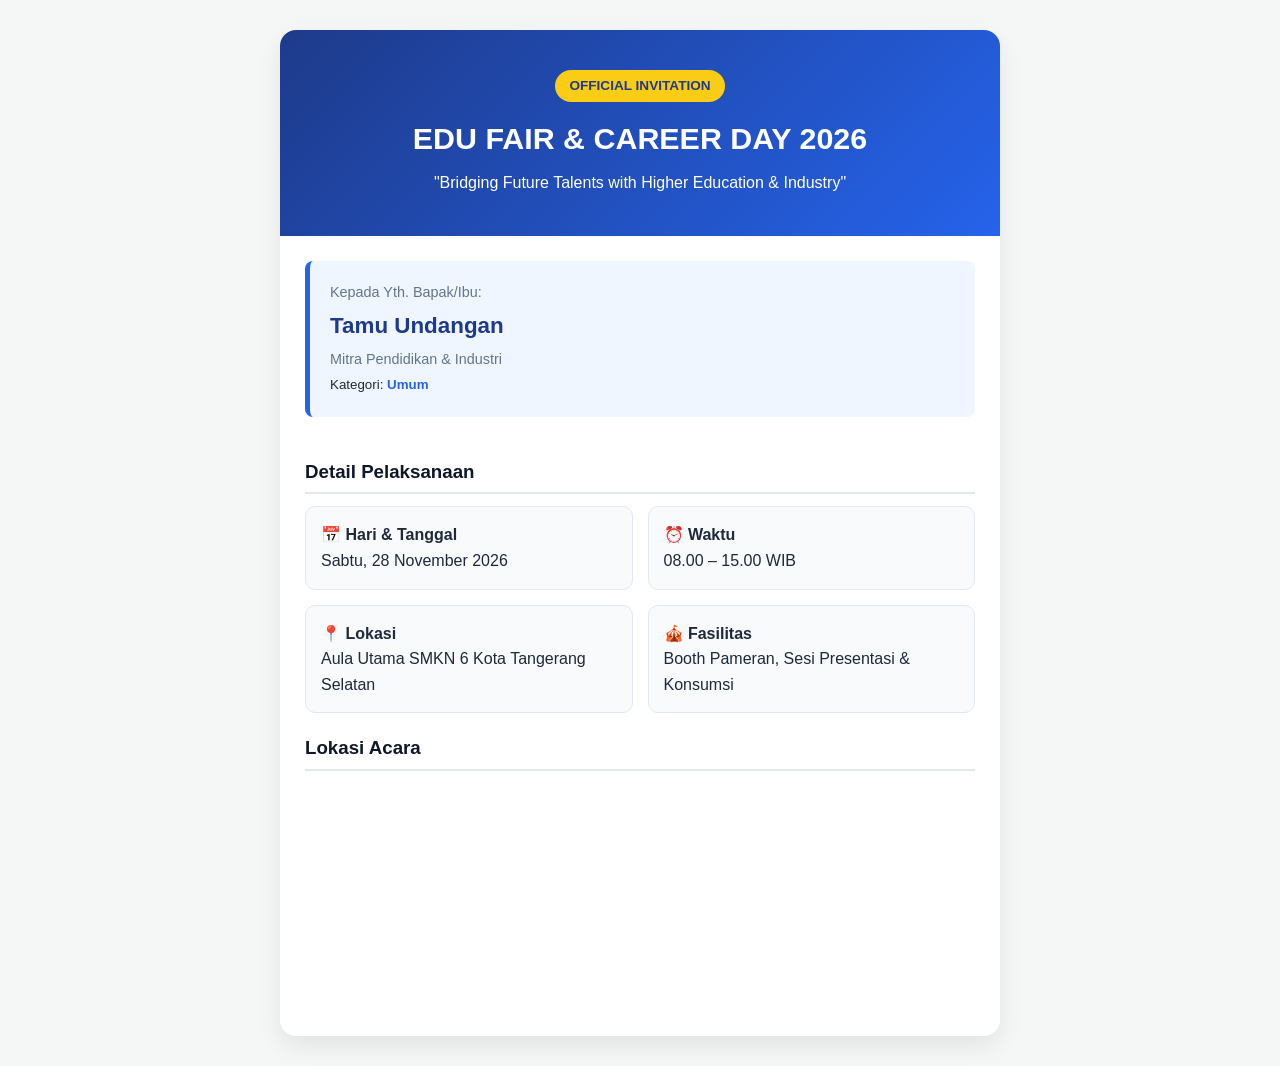
==== index.html @ dd63840c "1st commit 1st commit" ====
<!DOCTYPE html>
<html lang="id">
<head>
  <meta charset="UTF-8" />
  <meta name="viewport" content="width=device-width, initial-scale=1.0" />
  <title>Undangan Edu Fair & Career Day 2026</title>
  <link rel="stylesheet" href="style.css" />
</head>
<body>
  <div class="container">
    <div class="hero">
      <div class="badge">OFFICIAL INVITATION</div>
      <h1>EDU FAIR & CAREER DAY 2026</h1>
      <p>"Bridging Future Talents with Higher Education & Industry"</p>
    </div>

    <div class="guest-box">
      <p>Kepada Yth. Bapak/Ibu:</p>
      <h2 id="tampil-nama">Tamu Undangan</h2>
      <p id="tampil-instansi">Mitra Pendidikan & Industri</p>
      <small>Kategori: <span id="tampil-kategori">Umum</span></small>
    </div>

    <div class="section">
      <h3>Detail Pelaksanaan</h3>
      <div class="info-grid">
        <div class="info-card">
          <strong>📅 Hari & Tanggal</strong>
          <p>Sabtu, 28 November 2026</p>
        </div>
        <div class="info-card">
          <strong>⏰ Waktu</strong>
          <p>08.00 – 15.00 WIB</p>
        </div>
        <div class="info-card">
          <strong>📍 Lokasi</strong>
          <p>Aula Utama SMKN 6 Kota Tangerang Selatan</p>
        </div>
        <div class="info-card">
          <strong>🎪 Fasilitas</strong>
          <p>Booth Pameran, Sesi Presentasi & Konsumsi</p>
        </div>
      </div>

      <h3>Lokasi Acara</h3>
      <iframe
        src="https://www.google.com/maps?q=SMKN+6+Kota+Tangerang+Selatan&output=embed"
        width="100%" height="220" style="border:0; border-radius:10px;" loading="lazy">
      </iframe>
    </div>
  </div>

  <script src="script.js"></script>
</body>
</html>
---- style.css ----
* {
  box-sizing: border-box;
  margin: 0;
  padding: 0;
  font-family: 'Segoe UI', Tahoma, Geneva, Verdana, sans-serif;
}

body {
  background-color: #f4f7f6;
  color: #1e293b;
  line-height: 1.6;
}

.container {
  max-width: 720px;
  margin: 30px auto;
  background: #ffffff;
  border-radius: 16px;
  box-shadow: 0 10px 25px rgba(0, 0, 0, 0.08);
  overflow: hidden;
}

.hero {
  background: linear-gradient(135deg, #1e3a8a, #2563eb);
  color: #ffffff;
  padding: 40px 25px;
  text-align: center;
}

.badge {
  display: inline-block;
  background: #facc15;
  color: #1e3a8a;
  font-weight: bold;
  padding: 5px 14px;
  border-radius: 20px;
  font-size: 0.85rem;
  margin-bottom: 12px;
}

.hero h1 {
  font-size: 1.9rem;
  margin-bottom: 8px;
}

.guest-box {
  background: #eff6ff;
  border-left: 5px solid #2563eb;
  margin: 25px;
  padding: 20px;
  border-radius: 8px;
}

.guest-box p {
  font-size: 0.9rem;
  color: #64748b;
}

.guest-box h2 {
  color: #1e3a8a;
  margin: 4px 0;
  font-size: 1.4rem;
}

.guest-box span {
  font-weight: 600;
  color: #2563eb;
}

.section {
  padding: 15px 25px 25px;
}

.section h3 {
  margin-bottom: 12px;
  color: #0f172a;
  border-bottom: 2px solid #e2e8f0;
  padding-bottom: 6px;
}

.info-grid {
  display: grid;
  grid-template-columns: 1fr 1fr;
  gap: 15px;
  margin-bottom: 20px;
}

.info-card {
  background: #f8fafc;
  padding: 15px;
  border-radius: 10px;
  border: 1px solid #e2e8f0;
}

.btn {
  display: inline-block;
  background: #16a34a;
  color: white;
  padding: 10px 16px;
  border: none;
  border-radius: 8px;
  text-decoration: none;
  font-weight: 600;
  cursor: pointer;
  font-size: 0.9rem;
}

.btn:hover {
  background: #15803d;
}

table {
  width: 100%;
  border-collapse: collapse;
  margin-top: 15px;
  font-size: 0.9rem;
}

th, td {
  border: 1px solid #cbd5e1;
  padding: 10px;
  text-align: left;
}

th {
  background-color: #1e3a8a;
  color: white;
}

@media (max-width: 600px) {
  .info-grid { grid-template-columns: 1fr; }
  .container { margin: 10px; }
}
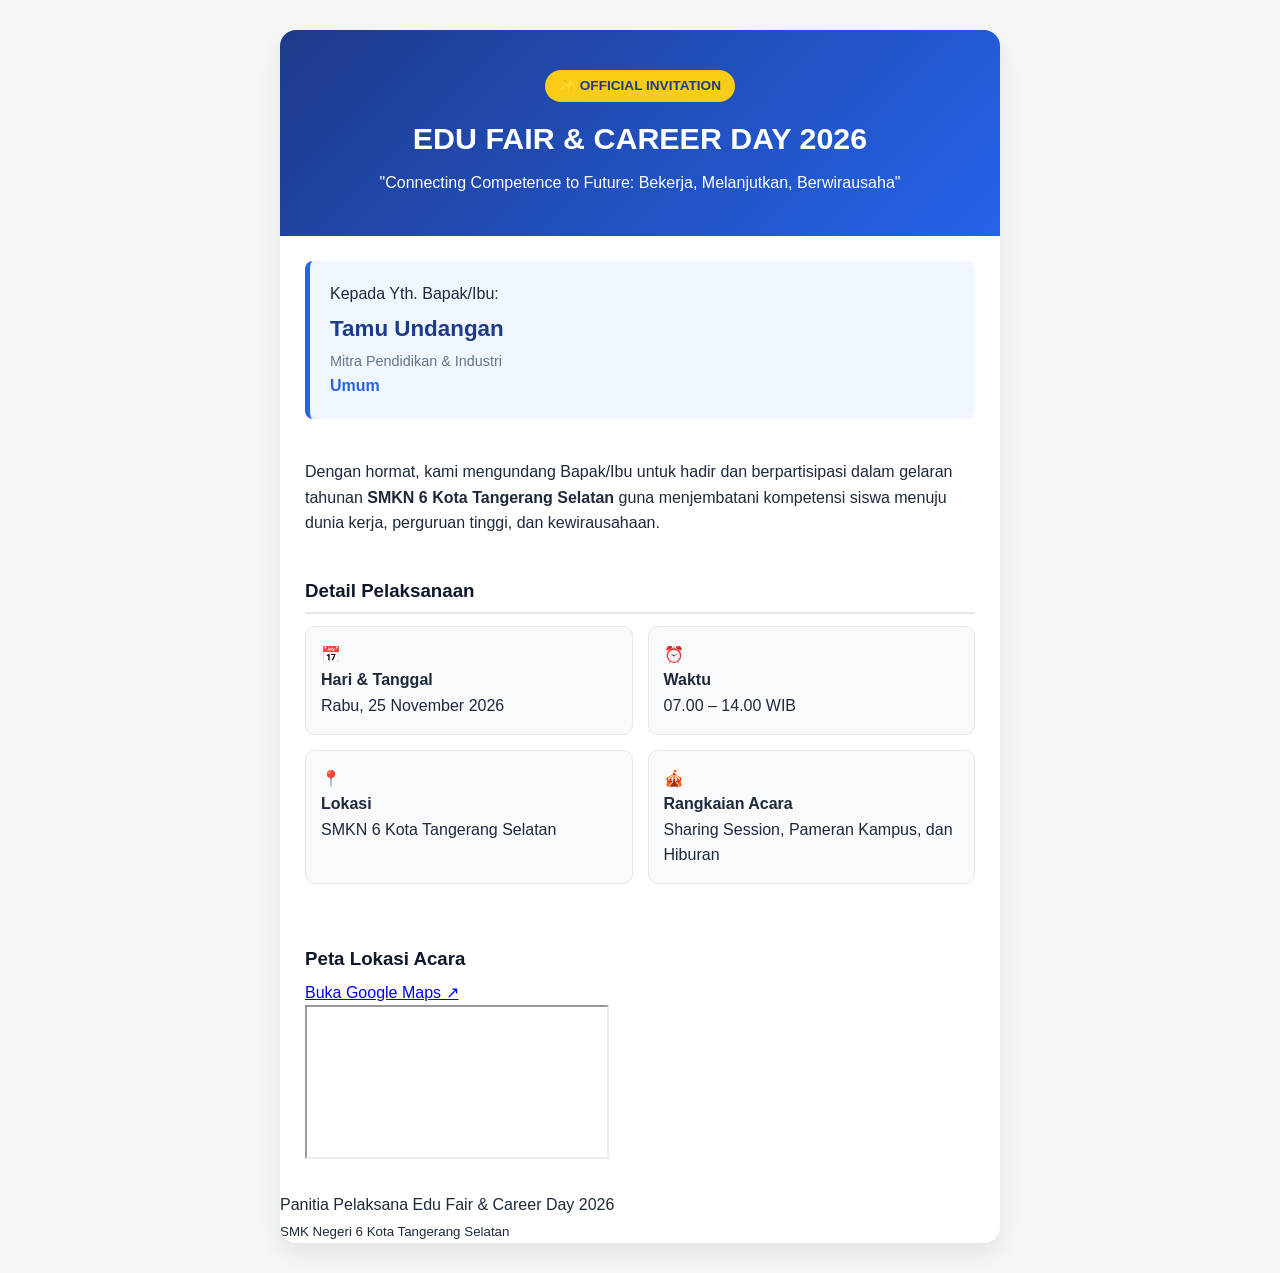
==== commit 5b7f7fef: "update index.html update index.html" ====
--- a/index.html
+++ b/index.html
@@ -3,53 +3,110 @@
 <head>
   <meta charset="UTF-8" />
   <meta name="viewport" content="width=device-width, initial-scale=1.0" />
-  <title>Undangan Edu Fair & Career Day 2026</title>
+  <title>Undangan Edu Fair & Career Day 2026 - SMKN 6 Tangsel</title>
+  <!-- Google Fonts: Plus Jakarta Sans untuk tampilan modern -->
+  <link rel="preconnect" href="https://fonts.googleapis.com">
+  <link rel="preconnect" href="https://fonts.gstatic.com" crossorigin>
+  <link href="https://fonts.googleapis.com/css2?family=Plus+Jakarta+Sans:wght@400;500;600;700;800&display=swap" rel="stylesheet">
   <link rel="stylesheet" href="style.css" />
 </head>
 <body>
-  <div class="container">
-    <div class="hero">
-      <div class="badge">OFFICIAL INVITATION</div>
-      <h1>EDU FAIR & CAREER DAY 2026</h1>
-      <p>"Bridging Future Talents with Higher Education & Industry"</p>
-    </div>
+  <div class="page-wrapper">
+    <div class="container">
+      <!-- Header / Hero Banner -->
+      <header class="hero">
+        <div class="hero-pattern"></div>
+        <div class="hero-content">
+          <span class="badge">✨ OFFICIAL INVITATION</span>
+          <h1>EDU FAIR &amp; CAREER DAY 2026</h1>
+          <p class="tagline">"Connecting Competence to Future: Bekerja, Melanjutkan, Berwirausaha"</p>
+        </div>
+      </header>
 
-    <div class="guest-box">
-      <p>Kepada Yth. Bapak/Ibu:</p>
-      <h2 id="tampil-nama">Tamu Undangan</h2>
-      <p id="tampil-instansi">Mitra Pendidikan & Industri</p>
-      <small>Kategori: <span id="tampil-kategori">Umum</span></small>
-    </div>
+      <!-- Kartu Nama Tamu Dinamis -->
+      <section class="guest-section">
+        <div class="guest-box">
+          <div class="guest-label">Kepada Yth. Bapak/Ibu:</div>
+          <h2 id="tampil-nama">Tamu Undangan</h2>
+          <p class="guest-org" id="tampil-instansi">Mitra Pendidikan &amp; Industri</p>
+          <div class="guest-meta">
+            <span class="pill" id="tampil-kategori">Umum</span>
+          </div>
+        </div>
+      </section>
 
-    <div class="section">
-      <h3>Detail Pelaksanaan</h3>
-      <div class="info-grid">
-        <div class="info-card">
-          <strong>📅 Hari & Tanggal</strong>
-          <p>Sabtu, 28 November 2026</p>
+      <!-- Kata Pengantar Singkat -->
+      <section class="section intro-text">
+        <p>
+          Dengan hormat, kami mengundang Bapak/Ibu untuk hadir dan berpartisipasi dalam gelaran tahunan
+          <strong>SMKN 6 Kota Tangerang Selatan</strong> guna menjembatani kompetensi siswa menuju dunia kerja, perguruan tinggi, dan kewirausahaan.
+        </p>
+      </section>
+
+      <!-- Grid Detail Pelaksanaan -->
+      <section class="section">
+        <h3 class="section-title">Detail Pelaksanaan</h3>
+        <div class="info-grid">
+          <div class="info-card">
+            <div class="icon-wrap">📅</div>
+            <div>
+              <strong>Hari &amp; Tanggal</strong>
+              <p>Rabu, 25 November 2026</p>
+            </div>
+          </div>
+
+          <div class="info-card">
+            <div class="icon-wrap">⏰</div>
+            <div>
+              <strong>Waktu</strong>
+              <p>07.00 – 14.00 WIB</p>
+            </div>
+          </div>
+
+          <div class="info-card">
+            <div class="icon-wrap">📍</div>
+            <div>
+              <strong>Lokasi</strong>
+              <p>SMKN 6 Kota Tangerang Selatan</p>
+            </div>
+          </div>
+
+          <div class="info-card">
+            <div class="icon-wrap">🎪</div>
+            <div>
+              <strong>Rangkaian Acara</strong>
+              <p>Sharing Session, Pameran Kampus, dan Hiburan</p>
+            </div>
+          </div>
         </div>
-        <div class="info-card">
-          <strong>⏰ Waktu</strong>
-          <p>08.00 – 15.00 WIB</p>
+      </section>
+
+      <!-- Peta Lokasi -->
+      <section class="section">
+        <div class="map-header">
+          <h3 class="section-title" style="margin-bottom: 0; border: none;">Peta Lokasi Acara</h3>
+          <a href="https://maps.google.com/?q=SMKN+6+Kota+Tangerang+Selatan" target="_blank" class="btn-outline">
+            Buka Google Maps ↗
+          </a>
         </div>
-        <div class="info-card">
-          <strong>📍 Lokasi</strong>
-          <p>Aula Utama SMKN 6 Kota Tangerang Selatan</p>
+        <div class="map-frame">
+          <iframe
+            src="https://www.google.com/maps?q=SMKN+6+Kota+Tangerang+Selatan&output=embed"
+            allowfullscreen=""
+            loading="lazy"
+            referrerpolicy="no-referrer-when-downgrade">
+          </iframe>
         </div>
-        <div class="info-card">
-          <strong>🎪 Fasilitas</strong>
-          <p>Booth Pameran, Sesi Presentasi & Konsumsi</p>
-        </div>
-      </div>
+      </section>
 
-      <h3>Lokasi Acara</h3>
-      <iframe
-        src="https://www.google.com/maps?q=SMKN+6+Kota+Tangerang+Selatan&output=embed"
-        width="100%" height="220" style="border:0; border-radius:10px;" loading="lazy">
-      </iframe>
+      <!-- Footer -->
+      <footer class="footer">
+        <p>Panitia Pelaksana Edu Fair &amp; Career Day 2026</p>
+        <small>SMK Negeri 6 Kota Tangerang Selatan</small>
+      </footer>
     </div>
   </div>
 
   <script src="script.js"></script>
 </body>
-</html>+</html>
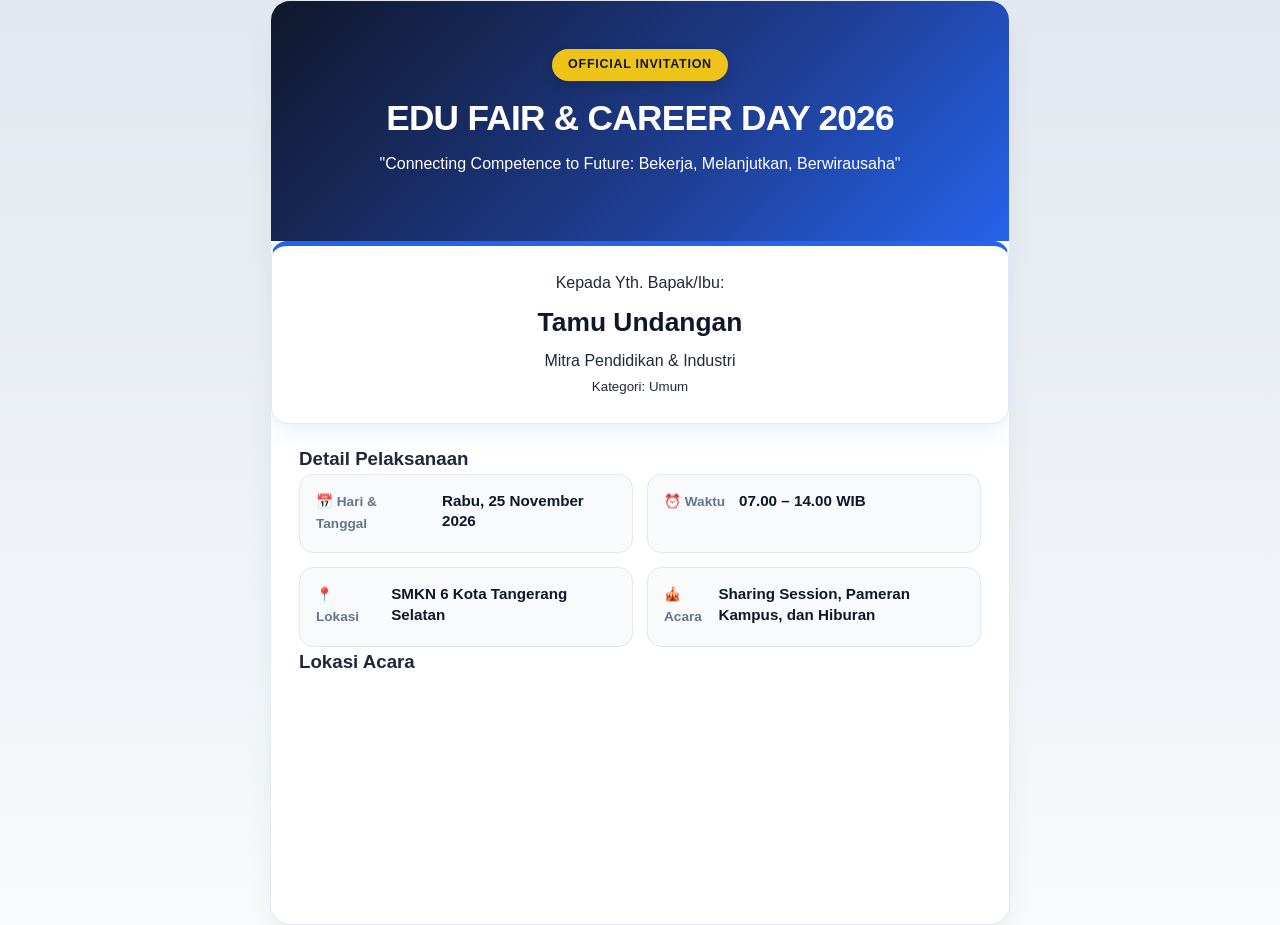
==== commit cff8fb88: "Refactor HTML structure for event invitation" ====
--- a/index.html
+++ b/index.html
@@ -3,107 +3,50 @@
 <head>
   <meta charset="UTF-8" />
   <meta name="viewport" content="width=device-width, initial-scale=1.0" />
-  <title>Undangan Edu Fair & Career Day 2026 - SMKN 6 Tangsel</title>
-  <!-- Google Fonts: Plus Jakarta Sans untuk tampilan modern -->
-  <link rel="preconnect" href="https://fonts.googleapis.com">
-  <link rel="preconnect" href="https://fonts.gstatic.com" crossorigin>
-  <link href="https://fonts.googleapis.com/css2?family=Plus+Jakarta+Sans:wght@400;500;600;700;800&display=swap" rel="stylesheet">
+  <title>Undangan Edu Fair & Career Day 2026</title>
   <link rel="stylesheet" href="style.css" />
 </head>
 <body>
-  <div class="page-wrapper">
-    <div class="container">
-      <!-- Header / Hero Banner -->
-      <header class="hero">
-        <div class="hero-pattern"></div>
-        <div class="hero-content">
-          <span class="badge">✨ OFFICIAL INVITATION</span>
-          <h1>EDU FAIR &amp; CAREER DAY 2026</h1>
-          <p class="tagline">"Connecting Competence to Future: Bekerja, Melanjutkan, Berwirausaha"</p>
+  <div class="container">
+    <div class="hero">
+      <div class="badge">OFFICIAL INVITATION</div>
+      <h1>EDU FAIR & CAREER DAY 2026</h1>
+      <p>"Connecting Competence to Future: Bekerja, Melanjutkan, Berwirausaha"</p>
+    </div>
+
+    <div class="guest-box">
+      <p>Kepada Yth. Bapak/Ibu:</p>
+      <h2 id="tampil-nama">Tamu Undangan</h2>
+      <p id="tampil-instansi">Mitra Pendidikan & Industri</p>
+      <small>Kategori: <span id="tampil-kategori">Umum</span></small>
+    </div>
+
+    <div class="section">
+      <h3>Detail Pelaksanaan</h3>
+      <div class="info-grid">
+        <div class="info-card">
+          <strong>📅 Hari & Tanggal</strong>
+          <p>Rabu, 25 November 2026</p>
         </div>
-      </header>
+        <div class="info-card">
+          <strong>⏰ Waktu</strong>
+          <p>07.00 – 14.00 WIB</p>
+        </div>
+        <div class="info-card">
+          <strong>📍 Lokasi</strong>
+          <p> SMKN 6 Kota Tangerang Selatan</p>
+        </div>
+        <div class="info-card">
+          <strong>🎪 Acara</strong>
+          <p>Sharing Session, Pameran Kampus, dan Hiburan</p>
+        </div>
+      </div>
 
-      <!-- Kartu Nama Tamu Dinamis -->
-      <section class="guest-section">
-        <div class="guest-box">
-          <div class="guest-label">Kepada Yth. Bapak/Ibu:</div>
-          <h2 id="tampil-nama">Tamu Undangan</h2>
-          <p class="guest-org" id="tampil-instansi">Mitra Pendidikan &amp; Industri</p>
-          <div class="guest-meta">
-            <span class="pill" id="tampil-kategori">Umum</span>
-          </div>
-        </div>
-      </section>
-
-      <!-- Kata Pengantar Singkat -->
-      <section class="section intro-text">
-        <p>
-          Dengan hormat, kami mengundang Bapak/Ibu untuk hadir dan berpartisipasi dalam gelaran tahunan
-          <strong>SMKN 6 Kota Tangerang Selatan</strong> guna menjembatani kompetensi siswa menuju dunia kerja, perguruan tinggi, dan kewirausahaan.
-        </p>
-      </section>
-
-      <!-- Grid Detail Pelaksanaan -->
-      <section class="section">
-        <h3 class="section-title">Detail Pelaksanaan</h3>
-        <div class="info-grid">
-          <div class="info-card">
-            <div class="icon-wrap">📅</div>
-            <div>
-              <strong>Hari &amp; Tanggal</strong>
-              <p>Rabu, 25 November 2026</p>
-            </div>
-          </div>
-
-          <div class="info-card">
-            <div class="icon-wrap">⏰</div>
-            <div>
-              <strong>Waktu</strong>
-              <p>07.00 – 14.00 WIB</p>
-            </div>
-          </div>
-
-          <div class="info-card">
-            <div class="icon-wrap">📍</div>
-            <div>
-              <strong>Lokasi</strong>
-              <p>SMKN 6 Kota Tangerang Selatan</p>
-            </div>
-          </div>
-
-          <div class="info-card">
-            <div class="icon-wrap">🎪</div>
-            <div>
-              <strong>Rangkaian Acara</strong>
-              <p>Sharing Session, Pameran Kampus, dan Hiburan</p>
-            </div>
-          </div>
-        </div>
-      </section>
-
-      <!-- Peta Lokasi -->
-      <section class="section">
-        <div class="map-header">
-          <h3 class="section-title" style="margin-bottom: 0; border: none;">Peta Lokasi Acara</h3>
-          <a href="https://maps.google.com/?q=SMKN+6+Kota+Tangerang+Selatan" target="_blank" class="btn-outline">
-            Buka Google Maps ↗
-          </a>
-        </div>
-        <div class="map-frame">
-          <iframe
-            src="https://www.google.com/maps?q=SMKN+6+Kota+Tangerang+Selatan&output=embed"
-            allowfullscreen=""
-            loading="lazy"
-            referrerpolicy="no-referrer-when-downgrade">
-          </iframe>
-        </div>
-      </section>
-
-      <!-- Footer -->
-      <footer class="footer">
-        <p>Panitia Pelaksana Edu Fair &amp; Career Day 2026</p>
-        <small>SMK Negeri 6 Kota Tangerang Selatan</small>
-      </footer>
+      <h3>Lokasi Acara</h3>
+      <iframe
+        src="https://www.google.com/maps?q=SMKN+6+Kota+Tangerang+Selatan&output=embed"
+        width="100%" height="220" style="border:0; border-radius:10px;" loading="lazy">
+      </iframe>
     </div>
   </div>
 
--- a/style.css
+++ b/style.css
@@ -2,96 +2,268 @@
   box-sizing: border-box;
   margin: 0;
   padding: 0;
-  font-family: 'Segoe UI', Tahoma, Geneva, Verdana, sans-serif;
+  font-family: 'Plus Jakarta Sans', 'Segoe UI', Tahoma, Geneva, Verdana, sans-serif;
 }
 
 body {
-  background-color: #f4f7f6;
+  background: linear-gradient(180deg, #e2e8f0 0%, #f8fafc 100%);
   color: #1e293b;
   line-height: 1.6;
+  min-height: 100vh;
+}
+
+.page-wrapper {
+  padding: 24px 16px;
 }
 
 .container {
-  max-width: 720px;
-  margin: 30px auto;
+  max-width: 740px;
+  margin: 0 auto;
   background: #ffffff;
-  border-radius: 16px;
-  box-shadow: 0 10px 25px rgba(0, 0, 0, 0.08);
+  border-radius: 20px;
+  box-shadow: 0 20px 40px -15px rgba(15, 23, 42, 0.12);
   overflow: hidden;
-}
-
+  border: 1px solid #e2e8f0;
+}
+
+/* Hero Header */
 .hero {
-  background: linear-gradient(135deg, #1e3a8a, #2563eb);
+  position: relative;
+  background: linear-gradient(135deg, #0f172a 0%, #1e3a8a 55%, #2563eb 100%);
   color: #ffffff;
-  padding: 40px 25px;
+  padding: 48px 28px 64px;
   text-align: center;
+  overflow: hidden;
+}
+
+.hero-pattern {
+  position: absolute;
+  inset: 0;
+  background-image: radial-gradient(rgba(255, 255, 255, 0.12) 1px, transparent 1px);
+  background-size: 20px 20px;
+  pointer-events: none;
+}
+
+.hero-content {
+  position: relative;
+  z-index: 1;
 }
 
 .badge {
   display: inline-block;
-  background: #facc15;
-  color: #1e3a8a;
-  font-weight: bold;
-  padding: 5px 14px;
-  border-radius: 20px;
+  background: rgba(250, 204, 21, 0.95);
+  color: #0f172a;
+  font-weight: 800;
+  padding: 6px 16px;
+  border-radius: 999px;
+  font-size: 0.78rem;
+  letter-spacing: 0.06em;
+  margin-bottom: 16px;
+  box-shadow: 0 4px 12px rgba(0, 0, 0, 0.15);
+}
+
+.hero h1 {
+  font-size: clamp(1.55rem, 4vw, 2.2rem);
+  font-weight: 800;
+  letter-spacing: -0.02em;
+  margin-bottom: 12px;
+  line-height: 1.2;
+}
+
+.tagline {
+  font-size: clamp(0.95rem, 2.5vw, 1.08rem);
+  color: #dbeafe;
+  max-width: 540px;
+  margin: 0 auto;
+  font-weight: 500;
+  font-style: italic;
+}
+
+/* Kartu Tamu Mengambang */
+.guest-section {
+  padding: 0 24px;
+  margin-top: -36px;
+  position: relative;
+  z-index: 2;
+}
+
+.guest-box {
+  background: #ffffff;
+  border: 1px solid #dbeafe;
+  border-top: 5px solid #2563eb;
+  padding: 24px;
+  border-radius: 16px;
+  text-align: center;
+  box-shadow: 0 10px 25px -5px rgba(37, 99, 235, 0.12);
+}
+
+.guest-label {
   font-size: 0.85rem;
-  margin-bottom: 12px;
-}
-
-.hero h1 {
-  font-size: 1.9rem;
-  margin-bottom: 8px;
-}
-
-.guest-box {
+  text-transform: uppercase;
+  letter-spacing: 0.05em;
+  color: #64748b;
+  font-weight: 600;
+}
+
+.guest-box h2 {
+  color: #0f172a;
+  margin: 6px 0 4px;
+  font-size: clamp(1.3rem, 3.5vw, 1.65rem);
+  font-weight: 800;
+}
+
+.guest-org {
+  font-size: 1rem;
+  color: #334155;
+  font-weight: 600;
+  margin-bottom: 10px;
+}
+
+.pill {
+  display: inline-block;
   background: #eff6ff;
-  border-left: 5px solid #2563eb;
-  margin: 25px;
-  padding: 20px;
-  border-radius: 8px;
-}
-
-.guest-box p {
-  font-size: 0.9rem;
-  color: #64748b;
-}
-
-.guest-box h2 {
-  color: #1e3a8a;
-  margin: 4px 0;
-  font-size: 1.4rem;
-}
-
-.guest-box span {
-  font-weight: 600;
-  color: #2563eb;
-}
-
+  color: #1d4ed8;
+  font-weight: 700;
+  font-size: 0.8rem;
+  padding: 4px 14px;
+  border-radius: 999px;
+  border: 1px solid #bfdbfe;
+}
+
+/* Section Umum */
 .section {
-  padding: 15px 25px 25px;
-}
-
-.section h3 {
-  margin-bottom: 12px;
+  padding: 20px 28px;
+}
+
+.intro-text {
+  text-align: center;
+  color: #475569;
+  font-size: 0.96rem;
+  padding-bottom: 6px;
+}
+
+.section-title {
+  font-size: 1.15rem;
+  font-weight: 700;
   color: #0f172a;
-  border-bottom: 2px solid #e2e8f0;
-  padding-bottom: 6px;
-}
-
+  margin-bottom: 16px;
+  padding-bottom: 8px;
+  border-bottom: 2px solid #f1f5f9;
+}
+
+/* Grid Info Responsif */
 .info-grid {
   display: grid;
-  grid-template-columns: 1fr 1fr;
-  gap: 15px;
-  margin-bottom: 20px;
+  grid-template-columns: repeat(2, 1fr);
+  gap: 14px;
 }
 
 .info-card {
+  display: flex;
+  align-items: flex-start;
+  gap: 14px;
   background: #f8fafc;
-  padding: 15px;
+  padding: 16px;
+  border-radius: 14px;
+  border: 1px solid #e2e8f0;
+  transition: transform 0.2s ease, box-shadow 0.2s ease;
+}
+
+.info-card:hover {
+  transform: translateY(-2px);
+  box-shadow: 0 6px 16px rgba(15, 23, 42, 0.06);
+  border-color: #cbd5e1;
+}
+
+.icon-wrap {
+  font-size: 1.4rem;
+  background: #eff6ff;
+  width: 42px;
+  height: 42px;
   border-radius: 10px;
-  border: 1px solid #e2e8f0;
-}
-
+  display: flex;
+  align-items: center;
+  justify-content: center;
+  flex-shrink: 0;
+}
+
+.info-card strong {
+  display: block;
+  font-size: 0.85rem;
+  color: #64748b;
+  margin-bottom: 2px;
+}
+
+.info-card p {
+  font-size: 0.95rem;
+  font-weight: 700;
+  color: #0f172a;
+  line-height: 1.35;
+}
+
+/* Maps */
+.map-header {
+  display: flex;
+  justify-content: space-between;
+  align-items: center;
+  flex-wrap: wrap;
+  gap: 10px;
+  margin-bottom: 14px;
+  padding-bottom: 8px;
+  border-bottom: 2px solid #f1f5f9;
+}
+
+.btn-outline {
+  font-size: 0.82rem;
+  font-weight: 700;
+  color: #2563eb;
+  text-decoration: none;
+  padding: 6px 12px;
+  border-radius: 8px;
+  background: #eff6ff;
+  border: 1px solid #bfdbfe;
+  transition: background 0.2s;
+}
+
+.btn-outline:hover {
+  background: #dbeafe;
+}
+
+.map-frame {
+  border-radius: 14px;
+  overflow: hidden;
+  border: 1px solid #cbd5e1;
+  box-shadow: 0 4px 12px rgba(0, 0, 0, 0.05);
+}
+
+.map-frame iframe {
+  display: block;
+  width: 100%;
+  height: 250px;
+  border: 0;
+}
+
+/* Footer */
+.footer {
+  background: #f8fafc;
+  border-top: 1px solid #e2e8f0;
+  text-align: center;
+  padding: 20px;
+  margin-top: 10px;
+}
+
+.footer p {
+  font-weight: 700;
+  font-size: 0.9rem;
+  color: #334155;
+}
+
+.footer small {
+  color: #64748b;
+  font-size: 0.8rem;
+}
+
+/* Style Tambahan untuk Halaman Admin (admin.html) */
 .btn {
   display: inline-block;
   background: #16a34a;
@@ -127,7 +299,39 @@
   color: white;
 }
 
-@media (max-width: 600px) {
-  .info-grid { grid-template-columns: 1fr; }
-  .container { margin: 10px; }
-}+/* Responsif Layar HP (Mobile) */
+@media (max-width: 640px) {
+  .page-wrapper {
+    padding: 0;
+  }
+
+  .container {
+    border-radius: 0;
+    border: none;
+  }
+
+  .hero {
+    padding: 36px 20px 56px;
+  }
+
+  .guest-section {
+    padding: 0 16px;
+  }
+
+  .guest-box {
+    padding: 20px 16px;
+  }
+
+  .section {
+    padding: 18px 20px;
+  }
+
+  .info-grid {
+    grid-template-columns: 1fr;
+    gap: 12px;
+  }
+
+  .map-frame iframe {
+    height: 210px;
+  }
+}
